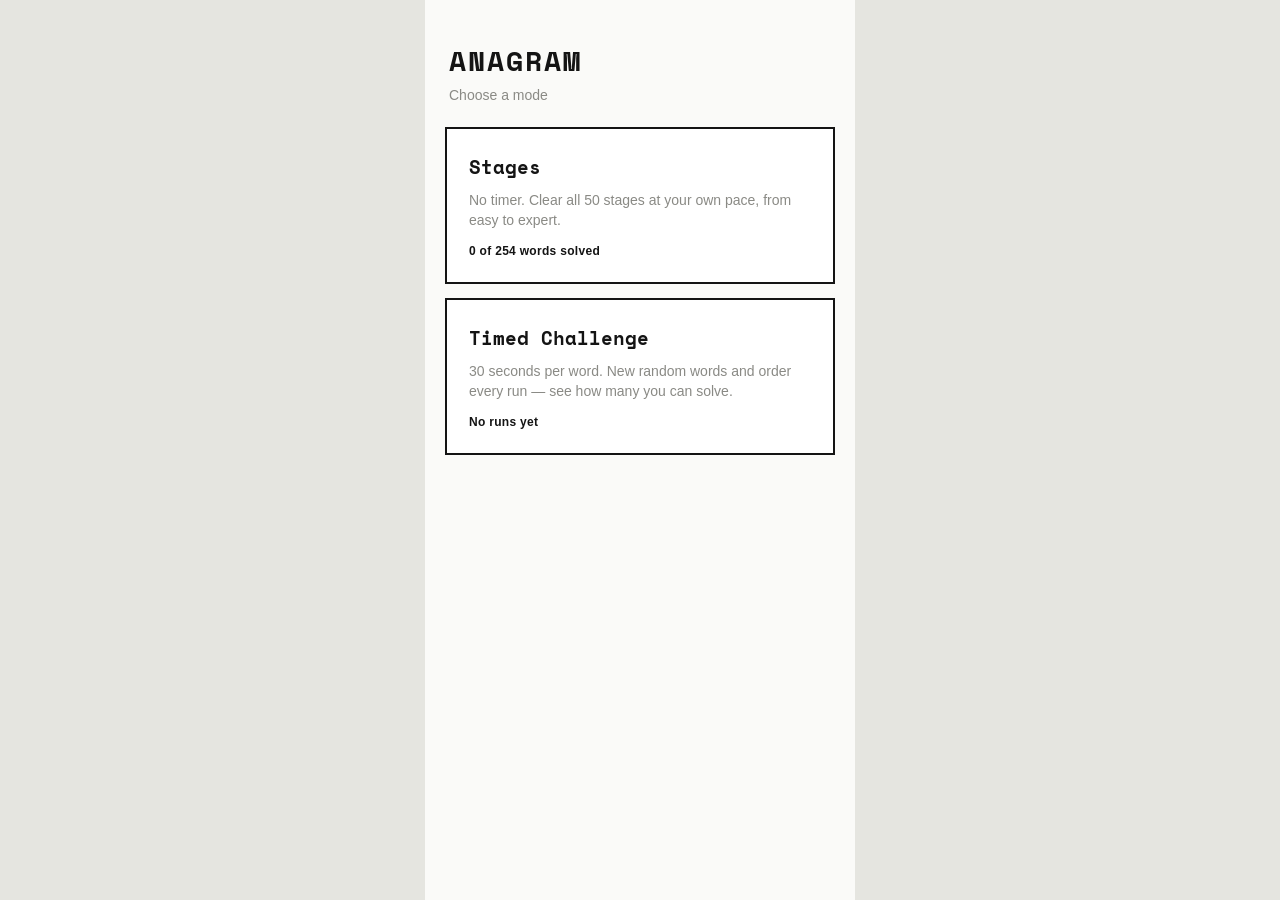
==== index.html @ 86d2ada6 "Add files via upload" ====
<!DOCTYPE html>
<html lang="en">
<head>
<meta charset="utf-8">
<meta name="viewport" content="width=device-width, initial-scale=1">
<title>Anagram</title>
<link rel="preconnect" href="https://fonts.googleapis.com">
<link href="https://fonts.googleapis.com/css2?family=Space+Mono:wght@400;700&display=swap" rel="stylesheet">
<link rel="stylesheet" href="style.css">
</head>
<body>
<div id="app"></div>
<script src="game.js"></script>
<script src="render.js"></script>
<script src="main.js"></script>
</body>
</html>
---- style.css ----
* { box-sizing: border-box; }

html, body {
  margin: 0;
  padding: 0;
  background: #E5E5E0;
}

body {
  font-family: Arial, Helvetica, sans-serif;
  color: #141414;
}

#app {
  width: 100%;
  max-width: 430px;
  min-height: 100vh;
  margin: 0 auto;
  position: relative;
  background: #FAFAF8;
  color: #141414;
  overflow: hidden;
}

.mono {
  font-family: 'Space Mono', monospace;
}

@keyframes wg-pop {
  0% { transform: scale(0.85); opacity: 0; }
  100% { transform: scale(1); opacity: 1; }
}

/* ---------- Stage Select ---------- */

.screen {
  display: flex;
  flex-direction: column;
  min-height: 100vh;
}

.screen-header {
  padding: 40px 24px 20px;
}

.app-title {
  font-family: 'Space Mono', monospace;
  font-size: 28px;
  font-weight: 700;
  letter-spacing: 2px;
}

.app-subtitle {
  font-size: 14px;
  color: #8A8A85;
  margin-top: 6px;
}

.stage-list {
  flex: 1;
  display: flex;
  flex-direction: column;
  padding: 4px 20px 20px;
  gap: 14px;
}

.stage-card {
  padding: 22px;
  background: #FFFFFF;
  border: 2px solid #141414;
}

.stage-card-top {
  display: flex;
  align-items: center;
  justify-content: space-between;
  margin-bottom: 10px;
}

.stage-card-label {
  font-family: 'Space Mono', monospace;
  font-size: 12px;
  font-weight: 700;
  letter-spacing: 1.5px;
  color: #8A8A85;
}

.stage-card-right {
  font-size: 12px;
  font-weight: 700;
}

.stage-card-name {
  font-size: 19px;
  font-weight: 700;
  margin-bottom: 10px;
}

.progress-track {
  height: 6px;
  background: #ECECE8;
  overflow: hidden;
}

.progress-fill {
  height: 100%;
}

/* ---------- Mode Select ---------- */

.mode-card {
  padding: 24px 22px;
  background: #FFFFFF;
  border: 2px solid #141414;
}

.mode-card-title {
  font-family: 'Space Mono', monospace;
  font-size: 19px;
  font-weight: 700;
  margin-bottom: 10px;
}

.mode-card-desc {
  font-size: 14px;
  color: #8A8A85;
  line-height: 1.4;
  margin-bottom: 14px;
}

.mode-card-meta {
  font-size: 12px;
  font-weight: 700;
  letter-spacing: 0.3px;
  color: #141414;
}

.stage-card-progress {
  font-size: 12px;
  color: #A3A39C;
  margin-top: 8px;
}

/* ---------- Level Select ---------- */

.back-link {
  font-size: 14px;
  font-weight: 700;
  color: #8A8A85;
  cursor: pointer;
  margin-bottom: 14px;
  display: inline-block;
}

.screen-title {
  font-family: 'Space Mono', monospace;
  font-size: 22px;
  font-weight: 700;
  letter-spacing: 1px;
}

.level-list {
  flex: 1;
  display: flex;
  flex-direction: column;
}

.level-row {
  display: flex;
  align-items: center;
  gap: 16px;
  padding: 18px 24px;
  border-bottom: 1px solid #ECECE8;
}

.level-badge {
  width: 48px;
  height: 48px;
  min-width: 48px;
  display: flex;
  align-items: center;
  justify-content: center;
  font-family: 'Space Mono', monospace;
  font-size: 19px;
  font-weight: 700;
}

.level-info {
  flex: 1;
  min-width: 0;
}

.level-clue {
  font-size: 15px;
  font-weight: 700;
}

.level-meta {
  font-size: 12px;
  color: #A3A39C;
  margin-top: 3px;
  letter-spacing: 0.3px;
}

.level-right {
  font-size: 12px;
  font-weight: 700;
  letter-spacing: 0.5px;
  white-space: nowrap;
}

/* ---------- Play Level ---------- */

.play-header {
  display: flex;
  align-items: center;
  justify-content: space-between;
  padding: 20px 20px 0;
}

.play-header .back-link {
  margin-bottom: 0;
  padding: 6px 0;
}

.play-level-label {
  font-family: 'Space Mono', monospace;
  font-size: 13px;
  font-weight: 700;
  letter-spacing: 1px;
  color: #8A8A85;
}

.play-timer {
  font-family: 'Space Mono', monospace;
  font-size: 16px;
  font-weight: 700;
  min-width: 32px;
  text-align: right;
}

.timer-track {
  height: 3px;
  background: #ECECE8;
  margin: 12px 20px 0;
}

.timer-fill {
  height: 100%;
  transition: width 1s linear;
}

.play-body {
  flex: 1;
  display: flex;
  flex-direction: column;
  align-items: center;
  justify-content: center;
  padding: 20px 24px 0;
}

.clue-label {
  font-size: 12px;
  font-weight: 700;
  letter-spacing: 1.5px;
  color: #A3A39C;
  margin-bottom: 10px;
}

.clue-text {
  font-size: 22px;
  font-weight: 700;
  text-align: center;
  line-height: 1.3;
  margin-bottom: 44px;
  max-width: 340px;
}

.slots-row {
  display: flex;
  justify-content: center;
  flex-wrap: wrap;
  margin-bottom: 48px;
}

.tile {
  display: flex;
  align-items: center;
  justify-content: center;
  font-family: 'Space Mono', monospace;
  font-weight: 700;
  border: 2px solid #141414;
}

.slot-tile {
  background: #FFFFFF;
  color: #141414;
}

.slot-tile.filled {
  background: #141414;
  color: #FFFFFF;
  cursor: pointer;
}

.slot-tile.correct {
  cursor: default;
}

.hint-text {
  font-size: 12px;
  color: #A3A39C;
  margin-bottom: 16px;
  letter-spacing: 0.3px;
}

.tiles-row {
  display: flex;
  justify-content: center;
  flex-wrap: wrap;
  max-width: 390px;
}

.bank-tile {
  background: #FFFFFF;
  color: #141414;
  cursor: pointer;
}

.bank-tile.used {
  opacity: 0.15;
  pointer-events: none;
}

/* ---------- Modals ---------- */

.modal-overlay {
  position: absolute;
  inset: 0;
  background: rgba(20, 20, 20, 0.6);
  display: flex;
  align-items: center;
  justify-content: center;
  padding: 24px;
}

.modal-card {
  background: #FFFFFF;
  padding: 36px 28px;
  width: 100%;
  max-width: 320px;
  text-align: center;
  animation: wg-pop 0.25s ease;
}

.modal-icon {
  width: 56px;
  height: 56px;
  margin: 0 auto 18px;
  display: flex;
  align-items: center;
  justify-content: center;
  color: #FFFFFF;
  font-size: 26px;
  font-weight: 700;
}

.modal-title {
  font-size: 20px;
  font-weight: 700;
  margin-bottom: 8px;
}

.modal-word {
  font-family: 'Space Mono', monospace;
  font-size: 18px;
  font-weight: 700;
  letter-spacing: 2px;
  color: #8A8A85;
  margin-bottom: 26px;
}

.btn-primary {
  background: #141414;
  color: #FFFFFF;
  font-size: 15px;
  font-weight: 700;
  padding: 16px;
  cursor: pointer;
  border: none;
  width: 100%;
}

/* ---------- Stage Complete / All Done ---------- */

.center-screen {
  min-height: 100vh;
  display: flex;
  flex-direction: column;
  align-items: center;
  justify-content: center;
  padding: 24px;
  text-align: center;
}

.center-icon {
  width: 64px;
  height: 64px;
  margin-bottom: 22px;
  display: flex;
  align-items: center;
  justify-content: center;
  color: #FFFFFF;
  font-size: 30px;
  font-weight: 700;
}

.center-eyebrow {
  font-family: 'Space Mono', monospace;
  font-size: 12px;
  font-weight: 700;
  letter-spacing: 1.5px;
  color: #A3A39C;
  margin-bottom: 10px;
}

.center-title {
  font-size: 22px;
  font-weight: 700;
  margin-bottom: 32px;
}

.center-title-mono {
  font-family: 'Space Mono', monospace;
  font-size: 24px;
  font-weight: 700;
  margin-bottom: 10px;
  letter-spacing: 1px;
}

.center-desc {
  font-size: 14px;
  color: #8A8A85;
  margin-bottom: 32px;
  max-width: 280px;
}

.btn-primary.inline {
  padding: 16px 28px;
  width: auto;
}
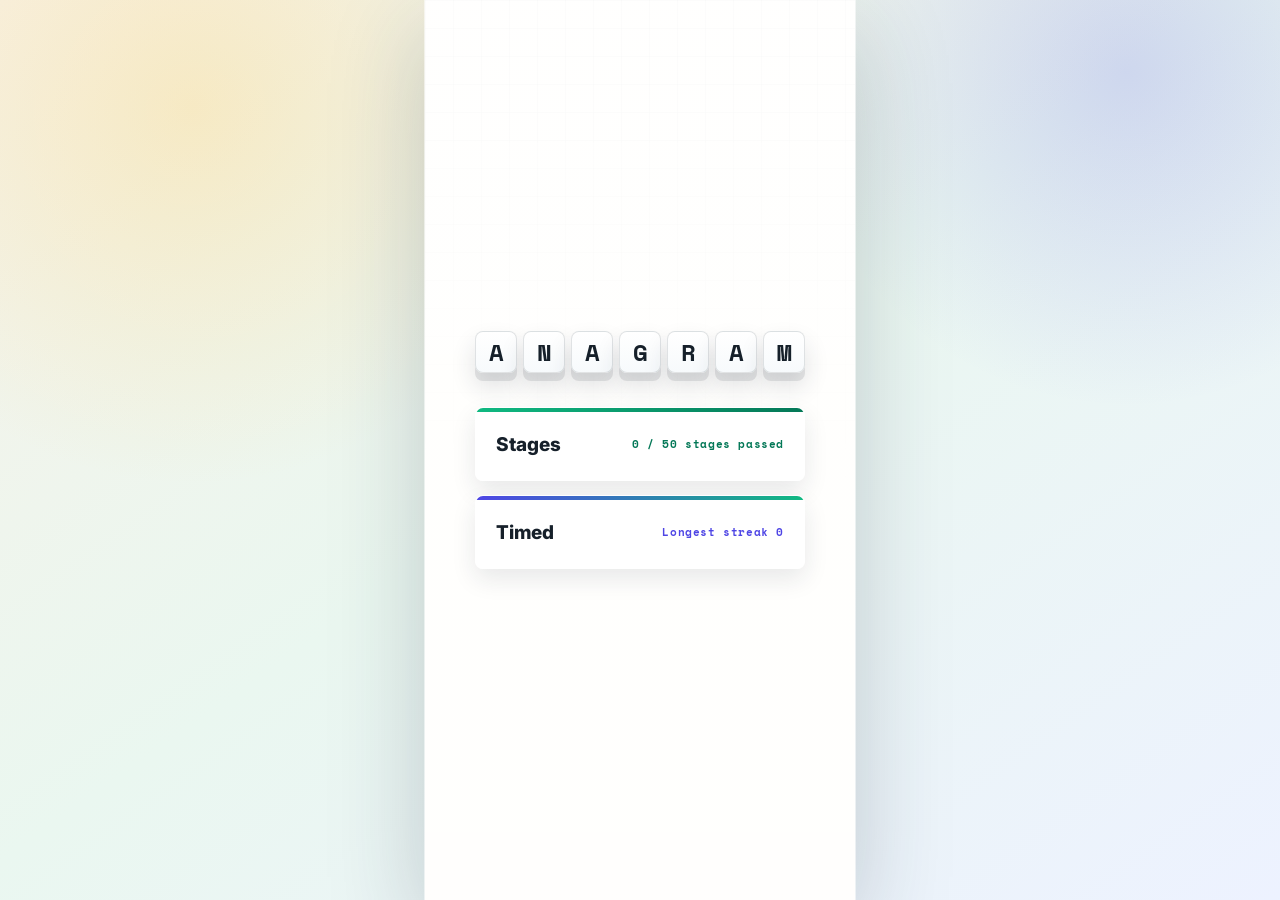
==== commit b956e059: "Add files via upload" ====
--- a/index.html
+++ b/index.html
@@ -5,11 +5,12 @@
 <meta name="viewport" content="width=device-width, initial-scale=1">
 <title>Anagram</title>
 <link rel="preconnect" href="https://fonts.googleapis.com">
-<link href="https://fonts.googleapis.com/css2?family=Space+Mono:wght@400;700&display=swap" rel="stylesheet">
+<link href="https://fonts.googleapis.com/css2?family=Inter:wght@500;600;700;800&family=Space+Mono:wght@400;700&display=swap" rel="stylesheet">
 <link rel="stylesheet" href="style.css">
 </head>
 <body>
 <div id="app"></div>
+<input id="kb-capture" type="text" autocomplete="off" autocorrect="off" autocapitalize="off" spellcheck="false" inputmode="text" enterkeyhint="done">
 <script src="game.js"></script>
 <script src="render.js"></script>
 <script src="main.js"></script>
--- a/style.css
+++ b/style.css
@@ -1,14 +1,41 @@
 * { box-sizing: border-box; }
+
+:root {
+  --ink: #16202A;
+  --muted: #697586;
+  --soft: #94A3B8;
+  --paper: #FFFDF7;
+  --surface: rgba(255, 255, 255, 0.9);
+  --surface-strong: #FFFFFF;
+  --line: rgba(22, 32, 42, 0.1);
+  --accent: #10B981;
+  --accent-dark: #047857;
+  --coral: #FF6B6B;
+  --blue: #4F46E5;
+  --gold: #F59E0B;
+  --shadow: 0 18px 45px rgba(32, 44, 63, 0.14);
+  --shadow-soft: 0 10px 24px rgba(32, 44, 63, 0.1);
+}
 
 html, body {
   margin: 0;
   padding: 0;
-  background: #E5E5E0;
+  min-height: 100%;
+  background:
+    radial-gradient(circle at 15% 12%, rgba(255, 205, 86, 0.26), transparent 28%),
+    radial-gradient(circle at 88% 8%, rgba(79, 70, 229, 0.18), transparent 24%),
+    linear-gradient(145deg, #F7F2E8 0%, #EAF7F0 48%, #EDF2FF 100%);
 }
 
 body {
-  font-family: Arial, Helvetica, sans-serif;
-  color: #141414;
+  font-family: Inter, Arial, Helvetica, sans-serif;
+  color: var(--ink);
+  -webkit-font-smoothing: antialiased;
+}
+
+button,
+input {
+  font: inherit;
 }
 
 #app {
@@ -17,9 +44,44 @@
   min-height: 100vh;
   margin: 0 auto;
   position: relative;
-  background: #FAFAF8;
-  color: #141414;
+  color: var(--ink);
   overflow: hidden;
+  background:
+    linear-gradient(180deg, rgba(255,255,255,0.86), rgba(255,255,255,0.74)),
+    var(--paper);
+  box-shadow: 0 0 0 1px rgba(255,255,255,0.55), 0 30px 90px rgba(32, 44, 63, 0.22);
+}
+
+#app::before {
+  content: "";
+  position: absolute;
+  inset: 0;
+  pointer-events: none;
+  background-image:
+    linear-gradient(rgba(22, 32, 42, 0.035) 1px, transparent 1px),
+    linear-gradient(90deg, rgba(22, 32, 42, 0.035) 1px, transparent 1px);
+  background-size: 28px 28px;
+  mask-image: linear-gradient(180deg, rgba(0,0,0,0.38), transparent 58%);
+}
+
+/* Invisible input used to summon the mobile on-screen keyboard. Kept in the
+   viewport (not display:none) so browsers will actually focus it. */
+#kb-capture {
+  position: fixed;
+  top: 0;
+  left: 0;
+  width: 1px;
+  height: 1px;
+  padding: 0;
+  margin: 0;
+  border: none;
+  outline: none;
+  opacity: 0;
+  font-size: 16px;
+  background: transparent;
+  color: transparent;
+  caret-color: transparent;
+  z-index: -1;
 }
 
 .mono {
@@ -27,47 +89,217 @@
 }
 
 @keyframes wg-pop {
-  0% { transform: scale(0.85); opacity: 0; }
-  100% { transform: scale(1); opacity: 1; }
-}
-
-/* ---------- Stage Select ---------- */
+  0% { transform: translateY(12px) scale(0.94); opacity: 0; }
+  100% { transform: translateY(0) scale(1); opacity: 1; }
+}
+
+/* ---------- Shared Screens ---------- */
 
 .screen {
   display: flex;
   flex-direction: column;
   min-height: 100vh;
+  position: relative;
+  z-index: 1;
 }
 
 .screen-header {
-  padding: 40px 24px 20px;
+  padding: 42px 24px 20px;
+}
+
+.app-title,
+.screen-title {
+  font-family: 'Space Mono', monospace;
+  font-weight: 700;
+  color: var(--ink);
 }
 
 .app-title {
-  font-family: 'Space Mono', monospace;
-  font-size: 28px;
-  font-weight: 700;
+  font-size: 30px;
   letter-spacing: 2px;
+  display: inline-flex;
+  align-items: center;
+  gap: 10px;
+}
+
+.app-title::after {
+  content: "";
+  width: 11px;
+  height: 11px;
+  border-radius: 50%;
+  background: var(--accent);
+  box-shadow: 13px 0 0 var(--gold), 26px 0 0 var(--coral);
 }
 
 .app-subtitle {
   font-size: 14px;
-  color: #8A8A85;
-  margin-top: 6px;
-}
+  color: var(--muted);
+  margin-top: 7px;
+  font-weight: 600;
+}
+
+.back-link {
+  font-size: 14px;
+  font-weight: 800;
+  color: var(--blue);
+  cursor: pointer;
+  margin-bottom: 16px;
+  display: inline-block;
+}
+
+.screen-header .back-link {
+  display: block;
+  width: max-content;
+}
+
+.screen-title {
+  font-size: 23px;
+  letter-spacing: 1px;
+}
+
+/* ---------- Home ---------- */
+
+.home-screen {
+  align-items: center;
+  justify-content: center;
+  padding: 32px 24px;
+}
+
+.home-inner {
+  width: 100%;
+  max-width: 330px;
+  display: flex;
+  flex-direction: column;
+  align-items: stretch;
+  gap: 34px;
+}
+
+.home-title {
+  display: grid;
+  grid-template-columns: repeat(7, minmax(0, 1fr));
+  gap: 6px;
+  width: 100%;
+}
+
+.home-title-tile {
+  aspect-ratio: 1;
+  border: 1px solid rgba(22, 32, 42, 0.12);
+  border-radius: 8px;
+  background: linear-gradient(180deg, #FFFFFF, #F7FAFC);
+  color: var(--ink);
+  display: flex;
+  align-items: center;
+  justify-content: center;
+  font-family: 'Space Mono', monospace;
+  font-size: clamp(16px, 7vw, 24px);
+  font-weight: 700;
+  box-shadow: 0 8px 0 rgba(22, 32, 42, 0.1), 0 13px 24px rgba(32, 44, 63, 0.14);
+}
+
+.home-actions {
+  display: flex;
+  flex-direction: column;
+  gap: 14px;
+}
+
+.home-choice {
+  position: relative;
+  width: 100%;
+  min-height: 74px;
+  border: 1px solid rgba(255,255,255,0.72);
+  border-radius: 8px;
+  background: var(--surface);
+  color: var(--ink);
+  cursor: pointer;
+  display: flex;
+  align-items: center;
+  justify-content: space-between;
+  gap: 16px;
+  padding: 0 20px;
+  text-align: left;
+  box-shadow: 0 10px 24px rgba(32, 44, 63, 0.1);
+  overflow: hidden;
+  transition: transform 140ms ease, box-shadow 140ms ease;
+}
+
+.home-choice::before {
+  content: "";
+  position: absolute;
+  inset: 0 0 auto 0;
+  height: 4px;
+  background: linear-gradient(90deg, var(--accent), var(--blue));
+}
+
+.home-choice.primary::before {
+  background: linear-gradient(90deg, var(--accent), var(--accent-dark));
+}
+
+.home-choice:not(.primary)::before {
+  background: linear-gradient(90deg, var(--blue), var(--accent));
+}
+
+.home-choice-title {
+  font-size: 19px;
+  font-weight: 800;
+}
+
+.home-choice-meta {
+  font-family: 'Space Mono', monospace;
+  font-size: 11px;
+  font-weight: 700;
+  letter-spacing: 0.6px;
+  color: var(--blue);
+  white-space: nowrap;
+}
+
+.home-choice.primary .home-choice-meta {
+  color: var(--accent-dark);
+}
+
+.home-choice:hover {
+  transform: translateY(-1px);
+  box-shadow: 0 14px 30px rgba(32, 44, 63, 0.14);
+}
+
+.home-choice:active {
+  transform: translateY(1px);
+}
+
+/* ---------- Stage / Mode Select ---------- */
 
 .stage-list {
   flex: 1;
   display: flex;
   flex-direction: column;
-  padding: 4px 20px 20px;
+  padding: 4px 20px 22px;
   gap: 14px;
 }
 
-.stage-card {
+.stage-card,
+.mode-card {
+  position: relative;
   padding: 22px;
-  background: #FFFFFF;
-  border: 2px solid #141414;
+  background: var(--surface);
+  border: 1px solid rgba(255,255,255,0.72);
+  border-radius: 8px;
+  box-shadow: var(--shadow-soft);
+  overflow: hidden;
+  transition: transform 160ms ease, box-shadow 160ms ease;
+}
+
+.stage-card::before,
+.mode-card::before {
+  content: "";
+  position: absolute;
+  inset: 0 0 auto 0;
+  height: 4px;
+  background: linear-gradient(90deg, var(--accent), var(--blue), var(--coral));
+}
+
+.stage-card:hover,
+.mode-card:hover {
+  transform: translateY(-2px);
+  box-shadow: var(--shadow);
 }
 
 .stage-card-top {
@@ -77,100 +309,100 @@
   margin-bottom: 10px;
 }
 
+.stage-card-label,
+.stage-card-right,
+.mode-card-meta,
+.level-right,
+.play-level-label {
+  font-family: 'Space Mono', monospace;
+  font-size: 12px;
+  font-weight: 700;
+  letter-spacing: 1px;
+}
+
 .stage-card-label {
-  font-family: 'Space Mono', monospace;
-  font-size: 12px;
-  font-weight: 700;
-  letter-spacing: 1.5px;
-  color: #8A8A85;
+  color: var(--muted);
 }
 
 .stage-card-right {
-  font-size: 12px;
-  font-weight: 700;
+  padding: 5px 9px;
+  border-radius: 999px;
+  background: rgba(16, 185, 129, 0.1);
 }
 
 .stage-card-name {
   font-size: 19px;
-  font-weight: 700;
-  margin-bottom: 10px;
+  font-weight: 800;
+  margin-bottom: 12px;
 }
 
 .progress-track {
-  height: 6px;
-  background: #ECECE8;
+  height: 8px;
+  background: rgba(148, 163, 184, 0.18);
+  border-radius: 999px;
   overflow: hidden;
 }
 
 .progress-fill {
   height: 100%;
-}
-
-/* ---------- Mode Select ---------- */
+  border-radius: inherit;
+  box-shadow: inset 0 0 0 1px rgba(255,255,255,0.25);
+}
 
 .mode-card {
-  padding: 24px 22px;
-  background: #FFFFFF;
-  border: 2px solid #141414;
+  padding: 25px 22px;
 }
 
 .mode-card-title {
-  font-family: 'Space Mono', monospace;
-  font-size: 19px;
-  font-weight: 700;
+  font-size: 20px;
+  font-weight: 800;
   margin-bottom: 10px;
 }
 
 .mode-card-desc {
   font-size: 14px;
-  color: #8A8A85;
-  line-height: 1.4;
-  margin-bottom: 14px;
+  color: var(--muted);
+  line-height: 1.45;
+  margin-bottom: 16px;
+  font-weight: 600;
 }
 
 .mode-card-meta {
-  font-size: 12px;
-  font-weight: 700;
-  letter-spacing: 0.3px;
-  color: #141414;
+  color: var(--ink);
 }
 
 .stage-card-progress {
   font-size: 12px;
-  color: #A3A39C;
-  margin-top: 8px;
+  color: var(--muted);
+  margin-top: 9px;
+  font-weight: 700;
 }
 
 /* ---------- Level Select ---------- */
-
-.back-link {
-  font-size: 14px;
-  font-weight: 700;
-  color: #8A8A85;
-  cursor: pointer;
-  margin-bottom: 14px;
-  display: inline-block;
-}
-
-.screen-title {
-  font-family: 'Space Mono', monospace;
-  font-size: 22px;
-  font-weight: 700;
-  letter-spacing: 1px;
-}
 
 .level-list {
   flex: 1;
   display: flex;
   flex-direction: column;
+  padding-bottom: 18px;
 }
 
 .level-row {
   display: flex;
   align-items: center;
-  gap: 16px;
-  padding: 18px 24px;
-  border-bottom: 1px solid #ECECE8;
+  gap: 15px;
+  margin: 0 18px 10px;
+  padding: 15px 16px;
+  border: 1px solid rgba(255,255,255,0.72);
+  border-radius: 8px;
+  background: rgba(255,255,255,0.76);
+  box-shadow: 0 8px 20px rgba(32, 44, 63, 0.08);
+  transition: transform 160ms ease, box-shadow 160ms ease;
+}
+
+.level-row:hover {
+  transform: translateY(-1px);
+  box-shadow: 0 12px 26px rgba(32, 44, 63, 0.11);
 }
 
 .level-badge {
@@ -181,8 +413,10 @@
   align-items: center;
   justify-content: center;
   font-family: 'Space Mono', monospace;
-  font-size: 19px;
-  font-weight: 700;
+  font-size: 18px;
+  font-weight: 700;
+  border-radius: 8px;
+  box-shadow: inset 0 -3px 0 rgba(0,0,0,0.12);
 }
 
 .level-info {
@@ -192,20 +426,19 @@
 
 .level-clue {
   font-size: 15px;
-  font-weight: 700;
+  font-weight: 800;
+  line-height: 1.25;
 }
 
 .level-meta {
   font-size: 12px;
-  color: #A3A39C;
-  margin-top: 3px;
-  letter-spacing: 0.3px;
+  color: var(--muted);
+  margin-top: 4px;
+  letter-spacing: 0.2px;
+  font-weight: 700;
 }
 
 .level-right {
-  font-size: 12px;
-  font-weight: 700;
-  letter-spacing: 0.5px;
   white-space: nowrap;
 }
 
@@ -215,7 +448,8 @@
   display: flex;
   align-items: center;
   justify-content: space-between;
-  padding: 20px 20px 0;
+  gap: 12px;
+  padding: 21px 20px 0;
 }
 
 .play-header .back-link {
@@ -224,29 +458,29 @@
 }
 
 .play-level-label {
-  font-family: 'Space Mono', monospace;
-  font-size: 13px;
-  font-weight: 700;
-  letter-spacing: 1px;
-  color: #8A8A85;
+  color: var(--muted);
+  text-align: right;
 }
 
 .play-timer {
   font-family: 'Space Mono', monospace;
   font-size: 16px;
   font-weight: 700;
-  min-width: 32px;
+  min-width: 38px;
   text-align: right;
 }
 
 .timer-track {
-  height: 3px;
-  background: #ECECE8;
-  margin: 12px 20px 0;
+  height: 7px;
+  background: rgba(148, 163, 184, 0.18);
+  margin: 14px 20px 0;
+  border-radius: 999px;
+  overflow: hidden;
 }
 
 .timer-fill {
   height: 100%;
+  border-radius: inherit;
   transition: width 1s linear;
 }
 
@@ -256,31 +490,35 @@
   flex-direction: column;
   align-items: center;
   justify-content: center;
-  padding: 20px 24px 0;
+  padding: 20px 24px 18px;
 }
 
 .clue-label {
+  font-family: 'Space Mono', monospace;
   font-size: 12px;
   font-weight: 700;
   letter-spacing: 1.5px;
-  color: #A3A39C;
+  color: var(--accent-dark);
   margin-bottom: 10px;
+  padding: 5px 10px;
+  border-radius: 999px;
+  background: rgba(16, 185, 129, 0.11);
 }
 
 .clue-text {
-  font-size: 22px;
-  font-weight: 700;
+  font-size: 23px;
+  font-weight: 800;
   text-align: center;
-  line-height: 1.3;
-  margin-bottom: 44px;
+  line-height: 1.25;
+  margin-bottom: 42px;
   max-width: 340px;
 }
 
 .slots-row {
   display: flex;
   justify-content: center;
-  flex-wrap: wrap;
-  margin-bottom: 48px;
+  flex-wrap: nowrap;
+  margin-bottom: 46px;
 }
 
 .tile {
@@ -289,47 +527,65 @@
   justify-content: center;
   font-family: 'Space Mono', monospace;
   font-weight: 700;
-  border: 2px solid #141414;
+  border: 1px solid rgba(22, 32, 42, 0.12);
+  user-select: none;
 }
 
 .slot-tile {
-  background: #FFFFFF;
-  color: #141414;
+  background: rgba(255,255,255,0.74);
+  color: var(--ink);
+  box-shadow: inset 0 0 0 2px rgba(22, 32, 42, 0.04), 0 8px 18px rgba(32, 44, 63, 0.08);
 }
 
 .slot-tile.filled {
-  background: #141414;
+  background: linear-gradient(145deg, #1F2937, #111827);
   color: #FFFFFF;
   cursor: pointer;
+  box-shadow: 0 12px 24px rgba(17, 24, 39, 0.22), inset 0 1px 0 rgba(255,255,255,0.16);
 }
 
 .slot-tile.correct {
   cursor: default;
+  color: #FFFFFF;
 }
 
 .hint-text {
   font-size: 12px;
-  color: #A3A39C;
+  color: var(--muted);
   margin-bottom: 16px;
-  letter-spacing: 0.3px;
+  letter-spacing: 0.2px;
+  font-weight: 700;
 }
 
 .tiles-row {
   display: flex;
   justify-content: center;
-  flex-wrap: wrap;
-  max-width: 390px;
+  flex-wrap: nowrap;
 }
 
 .bank-tile {
-  background: #FFFFFF;
-  color: #141414;
+  background: linear-gradient(180deg, #FFFFFF, #F7FAFC);
+  color: var(--ink);
   cursor: pointer;
+  box-shadow: 0 9px 0 rgba(22, 32, 42, 0.1), 0 14px 24px rgba(32, 44, 63, 0.14);
+  transition: transform 120ms ease, box-shadow 120ms ease, opacity 120ms ease;
+}
+
+.bank-tile:hover {
+  transform: translateY(-2px);
+  box-shadow: 0 11px 0 rgba(22, 32, 42, 0.1), 0 18px 30px rgba(32, 44, 63, 0.16);
+}
+
+.bank-tile:active {
+  transform: translateY(5px);
+  box-shadow: 0 4px 0 rgba(22, 32, 42, 0.1), 0 8px 18px rgba(32, 44, 63, 0.12);
 }
 
 .bank-tile.used {
-  opacity: 0.15;
+  opacity: 0.18;
   pointer-events: none;
+  transform: translateY(5px);
+  box-shadow: none;
 }
 
 /* ---------- Modals ---------- */
@@ -337,37 +593,44 @@
 .modal-overlay {
   position: absolute;
   inset: 0;
-  background: rgba(20, 20, 20, 0.6);
+  background: rgba(15, 23, 42, 0.48);
+  backdrop-filter: blur(10px);
   display: flex;
   align-items: center;
   justify-content: center;
   padding: 24px;
+  z-index: 3;
 }
 
 .modal-card {
-  background: #FFFFFF;
+  background: rgba(255,255,255,0.94);
+  border: 1px solid rgba(255,255,255,0.72);
+  border-radius: 8px;
   padding: 36px 28px;
   width: 100%;
   max-width: 320px;
   text-align: center;
   animation: wg-pop 0.25s ease;
+  box-shadow: var(--shadow);
 }
 
 .modal-icon {
-  width: 56px;
-  height: 56px;
+  width: 58px;
+  height: 58px;
   margin: 0 auto 18px;
   display: flex;
   align-items: center;
   justify-content: center;
   color: #FFFFFF;
   font-size: 26px;
-  font-weight: 700;
+  font-weight: 800;
+  border-radius: 8px;
+  box-shadow: 0 14px 26px rgba(16, 185, 129, 0.28);
 }
 
 .modal-title {
-  font-size: 20px;
-  font-weight: 700;
+  font-size: 21px;
+  font-weight: 800;
   margin-bottom: 8px;
 }
 
@@ -376,19 +639,31 @@
   font-size: 18px;
   font-weight: 700;
   letter-spacing: 2px;
-  color: #8A8A85;
+  color: var(--muted);
   margin-bottom: 26px;
 }
 
 .btn-primary {
-  background: #141414;
+  background: linear-gradient(135deg, #111827, #273449);
   color: #FFFFFF;
   font-size: 15px;
-  font-weight: 700;
+  font-weight: 800;
   padding: 16px;
   cursor: pointer;
   border: none;
+  border-radius: 8px;
   width: 100%;
+  box-shadow: 0 12px 24px rgba(17, 24, 39, 0.22);
+  transition: transform 140ms ease, box-shadow 140ms ease;
+}
+
+.btn-primary:hover {
+  transform: translateY(-1px);
+  box-shadow: 0 16px 30px rgba(17, 24, 39, 0.26);
+}
+
+.btn-primary:active {
+  transform: translateY(1px);
 }
 
 /* ---------- Stage Complete / All Done ---------- */
@@ -401,18 +676,22 @@
   justify-content: center;
   padding: 24px;
   text-align: center;
+  position: relative;
+  z-index: 1;
 }
 
 .center-icon {
-  width: 64px;
-  height: 64px;
+  width: 66px;
+  height: 66px;
   margin-bottom: 22px;
   display: flex;
   align-items: center;
   justify-content: center;
   color: #FFFFFF;
   font-size: 30px;
-  font-weight: 700;
+  font-weight: 800;
+  border-radius: 8px;
+  box-shadow: 0 14px 30px rgba(16, 185, 129, 0.3);
 }
 
 .center-eyebrow {
@@ -420,19 +699,19 @@
   font-size: 12px;
   font-weight: 700;
   letter-spacing: 1.5px;
-  color: #A3A39C;
+  color: var(--accent-dark);
   margin-bottom: 10px;
 }
 
 .center-title {
-  font-size: 22px;
-  font-weight: 700;
+  font-size: 23px;
+  font-weight: 800;
   margin-bottom: 32px;
 }
 
 .center-title-mono {
   font-family: 'Space Mono', monospace;
-  font-size: 24px;
+  font-size: 28px;
   font-weight: 700;
   margin-bottom: 10px;
   letter-spacing: 1px;
@@ -440,12 +719,31 @@
 
 .center-desc {
   font-size: 14px;
-  color: #8A8A85;
+  color: var(--muted);
   margin-bottom: 32px;
   max-width: 280px;
+  font-weight: 600;
+  line-height: 1.45;
 }
 
 .btn-primary.inline {
   padding: 16px 28px;
   width: auto;
-}
+  min-width: 168px;
+}
+
+@media (max-width: 360px) {
+  .screen-header {
+    padding-left: 20px;
+    padding-right: 20px;
+  }
+
+  .stage-list {
+    padding-left: 16px;
+    padding-right: 16px;
+  }
+
+  .clue-text {
+    font-size: 21px;
+  }
+}
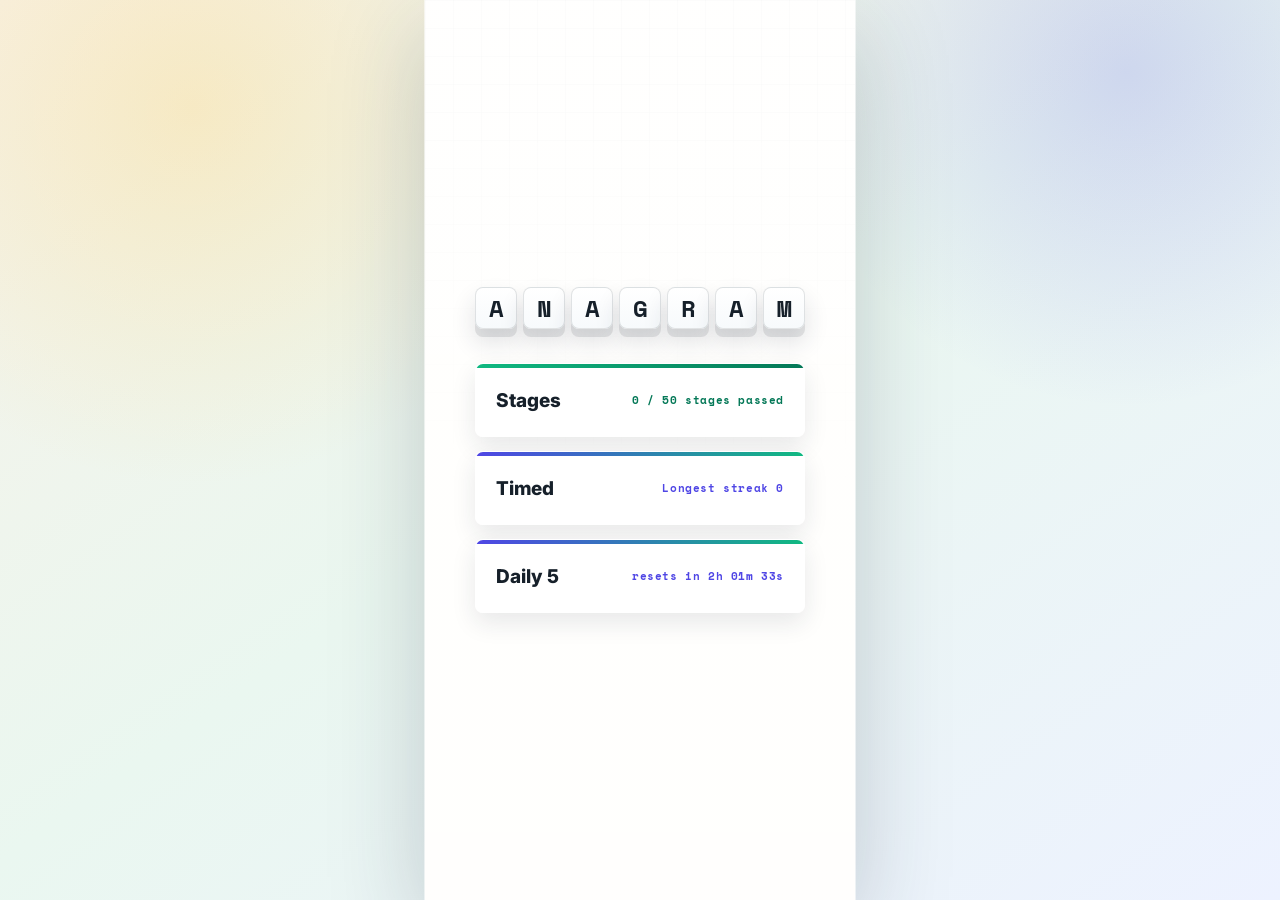
==== commit 49a9e661: "Add files via upload" ====
--- a/index.html
+++ b/index.html
@@ -11,6 +11,7 @@
 <body>
 <div id="app"></div>
 <input id="kb-capture" type="text" autocomplete="off" autocorrect="off" autocapitalize="off" spellcheck="false" inputmode="text" enterkeyhint="done">
+<script src="supplemental_words.js"></script>
 <script src="game.js"></script>
 <script src="render.js"></script>
 <script src="main.js"></script>
--- a/style.css
+++ b/style.css
@@ -238,6 +238,14 @@
   background: linear-gradient(90deg, var(--blue), var(--accent));
 }
 
+.home-choice.completed {
+  opacity: 0.76;
+}
+
+.home-choice.completed::before {
+  background: var(--accent);
+}
+
 .home-choice-title {
   font-size: 19px;
   font-weight: 800;
@@ -249,7 +257,8 @@
   font-weight: 700;
   letter-spacing: 0.6px;
   color: var(--blue);
-  white-space: nowrap;
+  text-align: right;
+  line-height: 1.35;
 }
 
 .home-choice.primary .home-choice-meta {
@@ -726,6 +735,23 @@
   line-height: 1.45;
 }
 
+.center-answer {
+  font-family: 'Space Mono', monospace;
+  font-size: 14px;
+  font-weight: 700;
+  letter-spacing: 1px;
+  color: var(--ink);
+  margin: 0 0 16px;
+}
+
+.share-status {
+  font-family: 'Space Mono', monospace;
+  font-size: 12px;
+  font-weight: 700;
+  color: var(--accent-dark);
+  margin: -2px 0 18px;
+}
+
 .btn-primary.inline {
   padding: 16px 28px;
   width: auto;
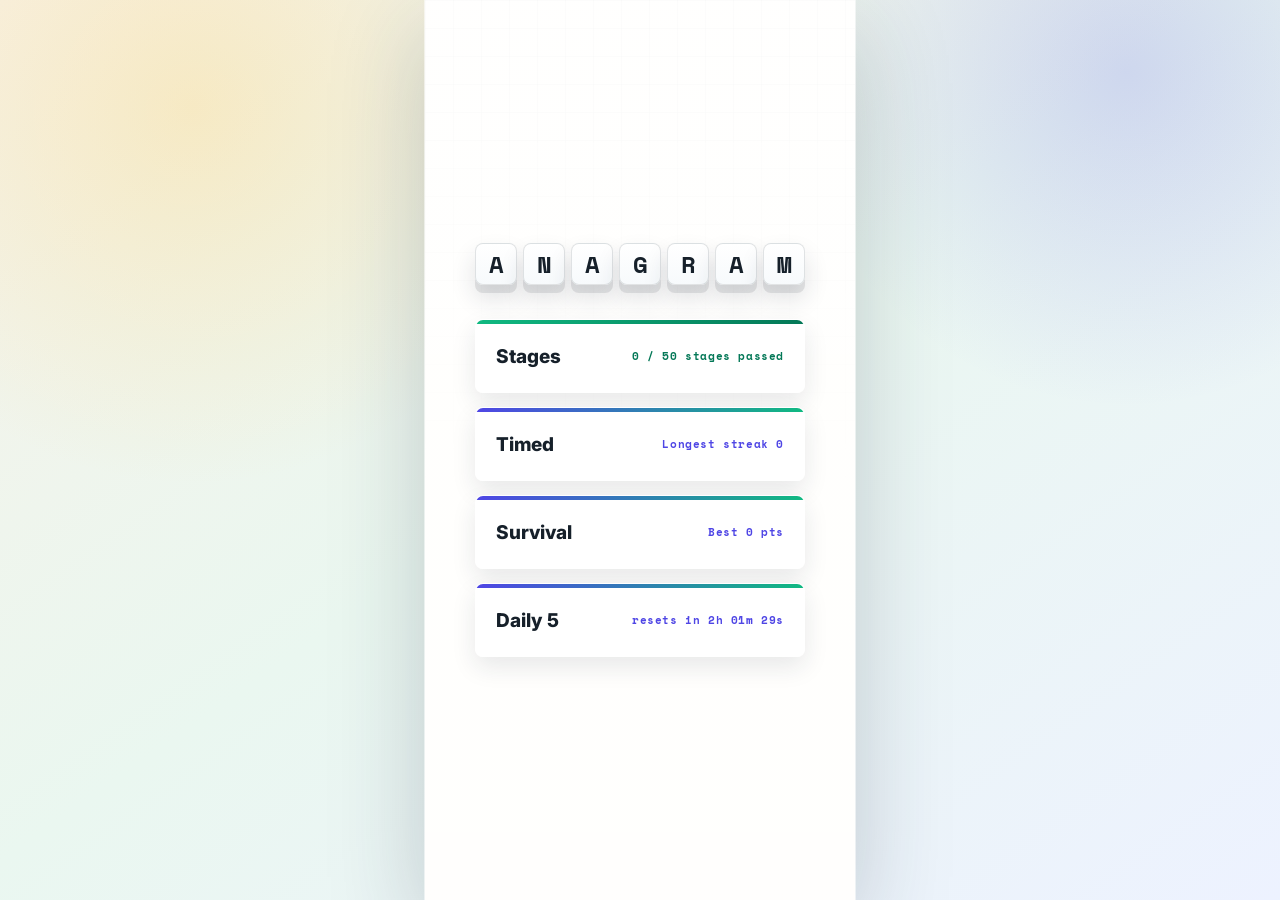
==== commit 2e6fa938: "Add files via upload" ====
--- a/index.html
+++ b/index.html
@@ -11,9 +11,11 @@
 <body>
 <div id="app"></div>
 <input id="kb-capture" type="text" autocomplete="off" autocorrect="off" autocapitalize="off" spellcheck="false" inputmode="text" enterkeyhint="done">
-<script src="supplemental_words.js"></script>
-<script src="game.js"></script>
-<script src="render.js"></script>
-<script src="main.js"></script>
+<script src="supplemental_words.js" defer></script>
+<script src="words.js" defer></script>
+<script src="share.js" defer></script>
+<script src="game.js" defer></script>
+<script src="render.js" defer></script>
+<script src="main.js" defer></script>
 </body>
 </html>
--- a/style.css
+++ b/style.css
@@ -13,8 +13,10 @@
   --coral: #FF6B6B;
   --blue: #4F46E5;
   --gold: #F59E0B;
+  --danger: #F43F5E;
   --shadow: 0 18px 45px rgba(32, 44, 63, 0.14);
   --shadow-soft: 0 10px 24px rgba(32, 44, 63, 0.1);
+  --app-height: 100vh;
 }
 
 html, body {
@@ -41,7 +43,7 @@
 #app {
   width: 100%;
   max-width: 430px;
-  min-height: 100vh;
+  min-height: var(--app-height);
   margin: 0 auto;
   position: relative;
   color: var(--ink);
@@ -98,9 +100,14 @@
 .screen {
   display: flex;
   flex-direction: column;
-  min-height: 100vh;
+  min-height: var(--app-height);
   position: relative;
   z-index: 1;
+}
+
+.play-screen {
+  height: var(--app-height);
+  overflow: hidden;
 }
 
 .screen-header {
@@ -143,7 +150,10 @@
   font-weight: 800;
   color: var(--blue);
   cursor: pointer;
-  margin-bottom: 16px;
+  margin: 0 0 16px;
+  padding: 0;
+  border: none;
+  background: none;
   display: inline-block;
 }
 
@@ -272,6 +282,55 @@
 
 .home-choice:active {
   transform: translateY(1px);
+}
+
+.home-daily-complete {
+  display: flex;
+  flex-direction: column;
+  gap: 8px;
+}
+
+.home-daily-row {
+  display: grid;
+  grid-template-columns: minmax(0, 1fr) auto;
+  gap: 8px;
+  align-items: center;
+}
+
+.home-daily-row .home-choice {
+  min-width: 0;
+}
+
+.home-share-button {
+  width: 52px;
+  height: 38px;
+  border: 1px solid rgba(255,255,255,0.72);
+  border-radius: 8px;
+  background: rgba(255,255,255,0.9);
+  color: var(--accent-dark);
+  cursor: pointer;
+  font-size: 11px;
+  font-weight: 800;
+  box-shadow: 0 6px 14px rgba(32, 44, 63, 0.08);
+  transition: transform 140ms ease, box-shadow 140ms ease, background 140ms ease;
+}
+
+.home-share-button:hover {
+  background: rgba(255,255,255,1);
+  transform: translateY(-1px);
+  box-shadow: 0 10px 20px rgba(32, 44, 63, 0.12);
+}
+
+.home-share-button:active {
+  transform: translateY(1px);
+}
+
+.home-share-status {
+  font-family: 'Space Mono', monospace;
+  font-size: 11px;
+  font-weight: 700;
+  color: var(--accent-dark);
+  text-align: right;
 }
 
 /* ---------- Stage / Mode Select ---------- */
@@ -296,6 +355,17 @@
   transition: transform 160ms ease, box-shadow 160ms ease;
 }
 
+.stage-card {
+  width: 100%;
+  text-align: left;
+  appearance: none;
+  -webkit-appearance: none;
+}
+
+.stage-card:disabled {
+  cursor: default;
+}
+
 .stage-card::before,
 .mode-card::before {
   content: "";
@@ -406,7 +476,14 @@
   border-radius: 8px;
   background: rgba(255,255,255,0.76);
   box-shadow: 0 8px 20px rgba(32, 44, 63, 0.08);
+  text-align: left;
+  appearance: none;
+  -webkit-appearance: none;
   transition: transform 160ms ease, box-shadow 160ms ease;
+}
+
+.level-row:disabled {
+  cursor: default;
 }
 
 .level-row:hover {
@@ -495,11 +572,15 @@
 
 .play-body {
   flex: 1;
+  min-height: 0;
   display: flex;
   flex-direction: column;
   align-items: center;
   justify-content: center;
   padding: 20px 24px 18px;
+  overflow-y: auto;
+  -webkit-overflow-scrolling: touch;
+  overscroll-behavior: contain;
 }
 
 .clue-label {
@@ -561,15 +642,91 @@
 .hint-text {
   font-size: 12px;
   color: var(--muted);
+  margin-bottom: 12px;
+  letter-spacing: 0.2px;
+  font-weight: 700;
+}
+
+.arcade-meta {
+  width: min(100%, 280px);
+  display: flex;
+  justify-content: space-between;
+  gap: 12px;
+  color: var(--blue);
+  font-family: 'Space Mono', monospace;
+  font-size: 12px;
+  font-weight: 700;
+  letter-spacing: 0.5px;
+  margin-bottom: 12px;
+}
+
+.arcade-bonus {
+  min-height: 22px;
+  color: var(--accent-dark);
+  font-family: 'Space Mono', monospace;
+  font-size: 13px;
+  font-weight: 700;
+  margin-bottom: 10px;
+  animation: wg-pop 160ms ease-out;
+}
+
+.play-actions {
+  display: flex;
+  align-items: center;
+  justify-content: center;
+  gap: 10px;
   margin-bottom: 16px;
-  letter-spacing: 0.2px;
-  font-weight: 700;
+}
+
+.shuffle-button {
+  border: 1px solid rgba(22, 32, 42, 0.12);
+  border-radius: 8px;
+  background: rgba(255,255,255,0.86);
+  color: var(--blue);
+  cursor: pointer;
+  font-family: 'Space Mono', monospace;
+  font-size: 12px;
+  font-weight: 700;
+  letter-spacing: 1px;
+  margin-bottom: 16px;
+  min-height: 36px;
+  padding: 0 16px;
+  box-shadow: 0 8px 18px rgba(32, 44, 63, 0.08);
+  transition: transform 120ms ease, box-shadow 120ms ease, color 120ms ease;
+}
+
+.play-actions .shuffle-button {
+  margin-bottom: 0;
+}
+
+.shuffle-button.secondary {
+  color: var(--muted);
+}
+
+.skip-penalty {
+  color: var(--coral);
+  font-family: 'Space Mono', monospace;
+  font-size: 12px;
+  font-weight: 700;
+  line-height: 1;
+}
+
+.shuffle-button:hover {
+  color: var(--accent-dark);
+  transform: translateY(-1px);
+  box-shadow: 0 11px 22px rgba(32, 44, 63, 0.11);
+}
+
+.shuffle-button:active {
+  transform: translateY(1px);
+  box-shadow: 0 5px 14px rgba(32, 44, 63, 0.08);
 }
 
 .tiles-row {
   display: flex;
   justify-content: center;
   flex-wrap: nowrap;
+  flex: 0 0 auto;
 }
 
 .bank-tile {
@@ -595,6 +752,15 @@
   pointer-events: none;
   transform: translateY(5px);
   box-shadow: none;
+}
+
+.survival-play .play-body {
+  justify-content: flex-start;
+  padding-bottom: max(22px, env(safe-area-inset-bottom));
+}
+
+.survival-play .tiles-row {
+  padding-bottom: 8px;
 }
 
 /* ---------- Modals ---------- */
@@ -678,7 +844,7 @@
 /* ---------- Stage Complete / All Done ---------- */
 
 .center-screen {
-  min-height: 100vh;
+  min-height: var(--app-height);
   display: flex;
   flex-direction: column;
   align-items: center;
@@ -687,6 +853,117 @@
   text-align: center;
   position: relative;
   z-index: 1;
+}
+
+@media (max-height: 640px) {
+  .play-header {
+    padding: 12px 16px 0;
+  }
+
+  .play-header .back-link {
+    padding: 3px 0;
+  }
+
+  .play-level-label,
+  .play-timer {
+    font-size: 13px;
+  }
+
+  .timer-track {
+    height: 5px;
+    margin: 8px 16px 0;
+  }
+
+  .play-body {
+    justify-content: flex-start;
+    padding: 8px 16px 10px;
+  }
+
+  .survival-play .play-body {
+    padding-bottom: max(18px, env(safe-area-inset-bottom));
+  }
+
+  .clue-label {
+    font-size: 10px;
+    margin-bottom: 6px;
+    padding: 4px 8px;
+  }
+
+  .clue-text {
+    font-size: 18px;
+    line-height: 1.18;
+    margin-bottom: 14px;
+    max-width: 320px;
+  }
+
+  .slots-row {
+    margin-bottom: 16px;
+  }
+
+  .hint-text {
+    font-size: 11px;
+    margin-bottom: 8px;
+  }
+
+  .arcade-meta {
+    font-size: 10px;
+    margin-bottom: 6px;
+  }
+
+  .arcade-bonus {
+    min-height: 16px;
+    font-size: 11px;
+    margin-bottom: 5px;
+  }
+
+  .play-actions {
+    gap: 8px;
+    margin-bottom: 10px;
+  }
+
+  .shuffle-button {
+    font-size: 11px;
+    min-height: 31px;
+    margin-bottom: 10px;
+    padding: 0 12px;
+  }
+}
+
+@media (max-height: 560px) {
+  .survival-play .play-header {
+    padding-top: 8px;
+  }
+
+  .survival-play .timer-track {
+    margin-top: 6px;
+  }
+
+  .survival-play .play-body {
+    padding-top: 6px;
+    gap: 0;
+  }
+
+  .survival-play .clue-label {
+    margin-bottom: 5px;
+  }
+
+  .survival-play .clue-text {
+    font-size: 16px;
+    line-height: 1.14;
+    margin-bottom: 10px;
+  }
+
+  .survival-play .slots-row {
+    margin-bottom: 12px;
+  }
+
+  .survival-play .hint-text {
+    margin-bottom: 6px;
+  }
+
+  .survival-play .play-actions {
+    margin-bottom: 8px;
+  }
 }
 
 .center-icon {
